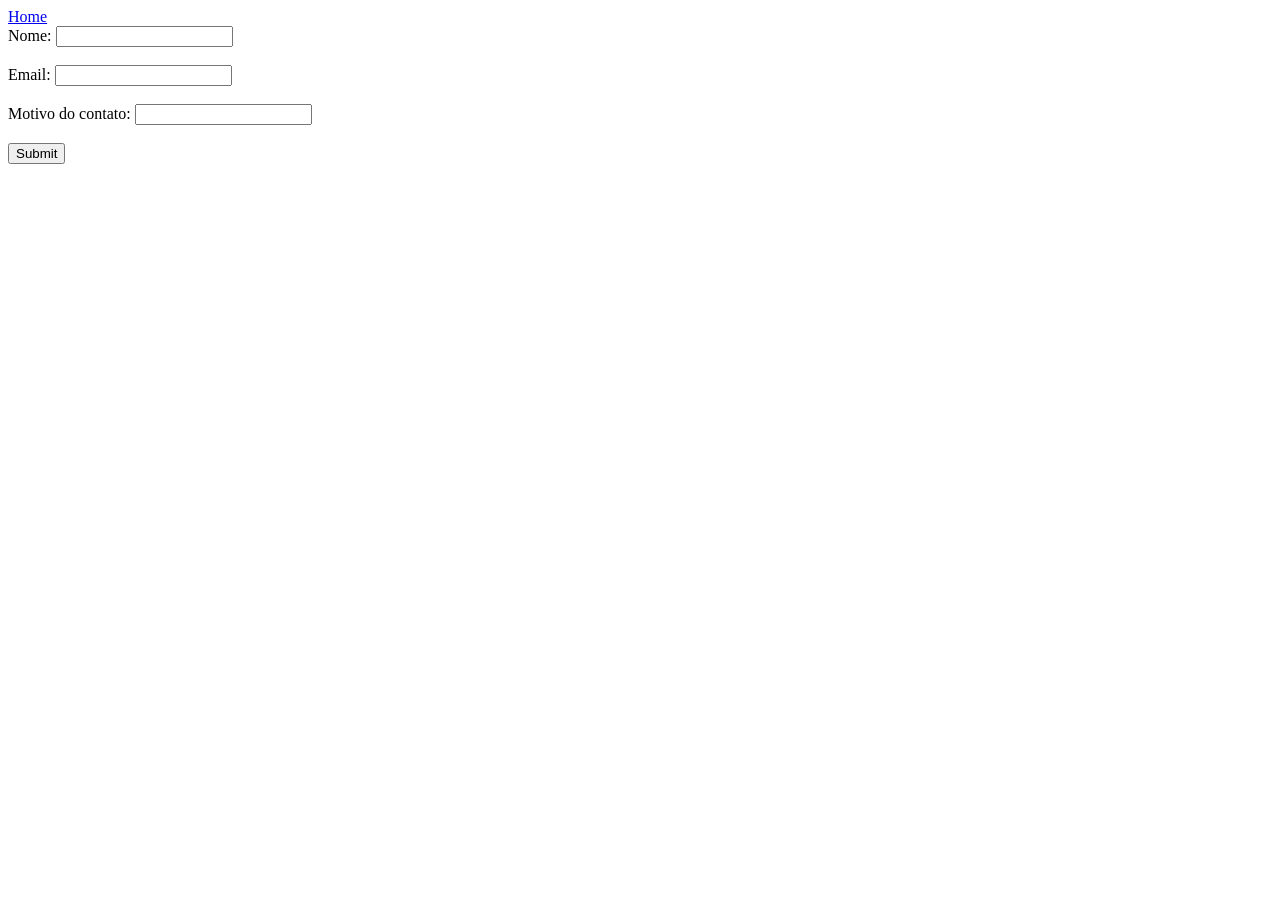
==== contact.html @ 9a5b373b "Update form action URL in contact.html" ====
<!DOCTYPE html>
<html>
  <head>
    <title>Contato | Samuel A.</title>
  </head>
  <body>
    <a href="index.html"> Home </a>
    <br>
    <form method="post" action="https://n8n.samuel-workflows.space/webhook/contato">
      <div>
        <label for="fname">Nome:</label>
        <input type="text" id="fname" name="fname">
      </div>
      <br>
      <div>
        <label for="femail">Email:</label>
        <input type="text" id="femail" name="femail">
      </div>
      <br>
      <div>
        <label for="finquiry">Motivo do contato:</label>
        <input type="text" id="finquiry" name="finquiry">
      </div>  
      <br>
      <div>
        <input type="submit">
      </div>
    </form>
  </body
</html>
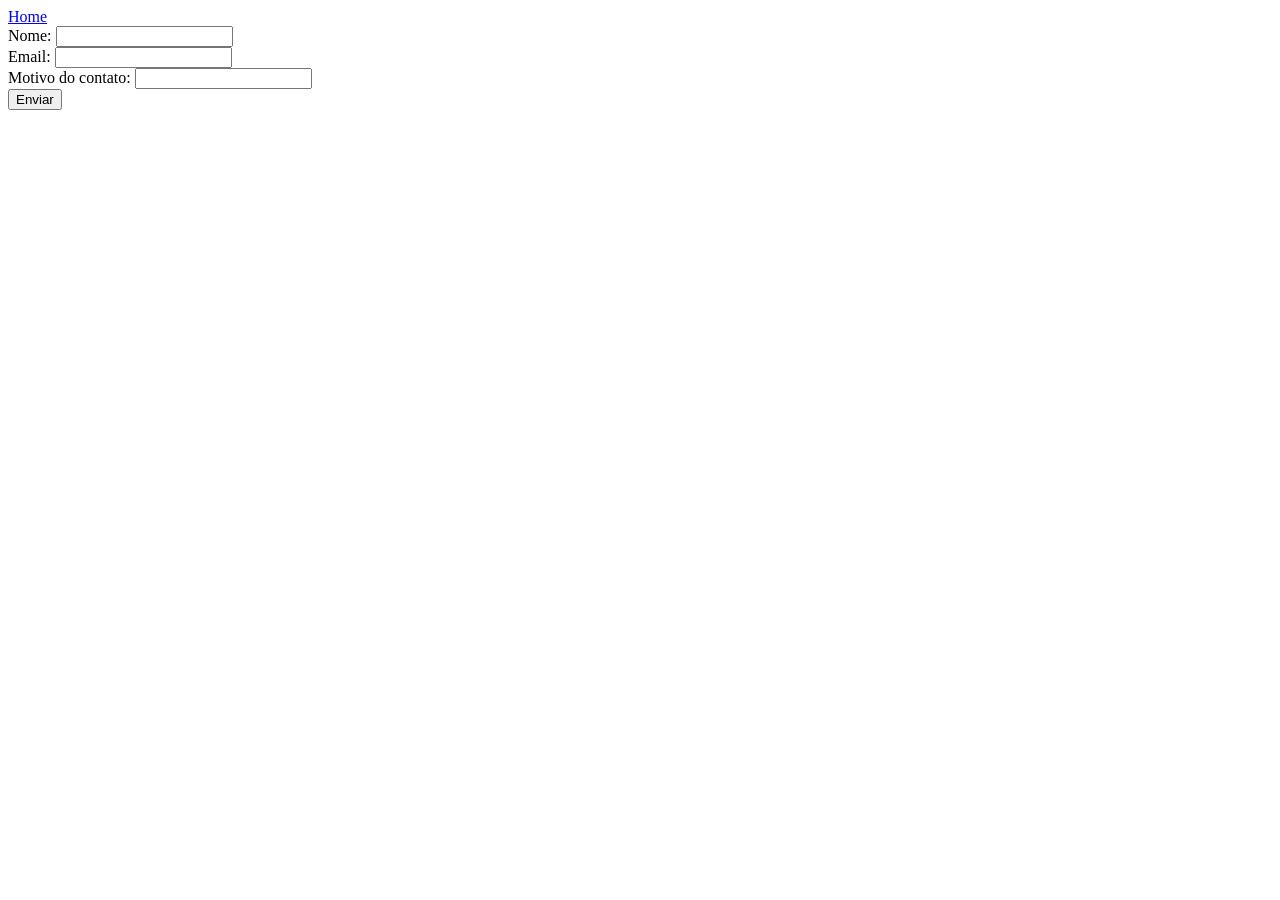
==== commit 3946223a: "Refactor contact form and navigation structure" ====
--- a/contact.html
+++ b/contact.html
@@ -1,30 +1,45 @@
 <!DOCTYPE html>
 <html>
   <head>
+    <meta charset="UTF-8">
     <title>Contato | Samuel A.</title>
+
+    <!-- CSS -->
+    <link rel="stylesheet" href="contact.css">
   </head>
+
   <body>
-    <a href="index.html"> Home </a>
-    <br>
-    <form method="post" action="https://n8n.samuel-workflows.space/webhook/contato">
-      <div>
-        <label for="fname">Nome:</label>
-        <input type="text" id="fname" name="fname">
-      </div>
-      <br>
-      <div>
-        <label for="femail">Email:</label>
-        <input type="text" id="femail" name="femail">
-      </div>
-      <br>
-      <div>
-        <label for="finquiry">Motivo do contato:</label>
-        <input type="text" id="finquiry" name="finquiry">
-      </div>  
-      <br>
-      <div>
-        <input type="submit">
-      </div>
-    </form>
-  </body
+
+    <!-- Navegação -->
+    <div class="nav-home">
+      <a href="index.html">Home</a>
+    </div>
+
+    <!-- Centralizador -->
+    <div class="form-wrapper">
+      <form method="post" action="https://n8n.samuel-workflows.space/webhook/contato">
+        
+        <div>
+          <label for="fname">Nome:</label>
+          <input type="text" id="fname" name="fname">
+        </div>
+
+        <div>
+          <label for="femail">Email:</label>
+          <input type="text" id="femail" name="femail">
+        </div>
+
+        <div>
+          <label for="finquiry">Motivo do contato:</label>
+          <input type="text" id="finquiry" name="finquiry">
+        </div>
+
+        <div>
+          <input type="submit" value="Enviar">
+        </div>
+
+      </form>
+    </div>
+
+  </body>
 </html>
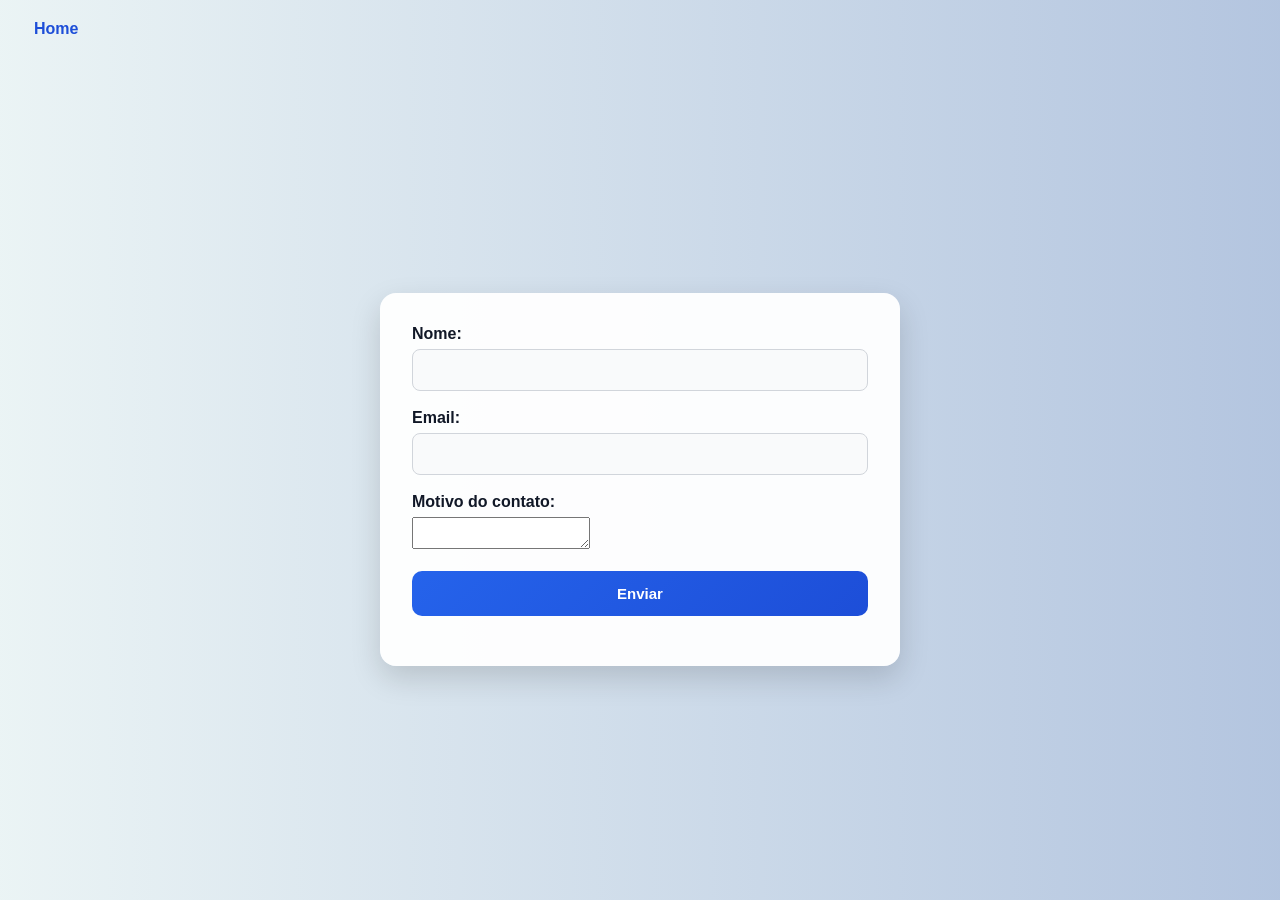
==== commit b903d294: "Change input field to textarea for inquiries" ====
--- a/contact.html
+++ b/contact.html
@@ -31,7 +31,7 @@
 
         <div>
           <label for="finquiry">Motivo do contato:</label>
-          <input type="text" id="finquiry" name="finquiry">
+          <textarea id="finquiry" name="finquiry"></textarea>
         </div>
 
         <div>
--- a/contact.css
+++ b/contact.css
@@ -0,0 +1,118 @@
+/* ===== RESET BÁSICO ===== */
+* {
+  box-sizing: border-box;
+  margin: 0;
+  padding: 0;
+}
+
+/* ===== FUNDO DA PÁGINA ===== */
+body {
+  min-height: 100vh;
+  font-family: Arial, Helvetica, sans-serif;
+
+  /* Fundo com imagem (troque a URL quando quiser) */
+  background-image: url("background.jpg");
+  background-size: cover;
+  background-position: center;
+  background-repeat: no-repeat;
+
+  /* Centralização do card */
+  display: flex;
+  flex-direction: column;
+  align-items: center;
+  
+    /* Gradiente principal */
+  background: linear-gradient(
+    90deg,
+    hsla(186, 33%, 94%, 1) 0%,
+    hsla(216, 41%, 79%, 1) 100%)
+}
+
+/* ===== BOTÃO HOME ===== */
+.nav-home {
+  width: 100%;
+  padding: 20px;
+}
+
+.nav-home a {
+  text-decoration: none;
+  font-weight: 600;
+  color: #1d4ed8;
+  padding: 8px 14px;
+  border-radius: 8px;
+  transition: background 0.2s, color 0.2s;
+}
+
+.nav-home a:hover {
+  background: #1d4ed8;
+  color: #ffffff;
+}
+
+/* ===== CARD DO FORMULÁRIO ===== */
+.form-wrapper {
+  flex: 1;
+  display: flex;
+  align-items: center;
+  justify-content: center;
+  width: 100%;
+}
+
+form {
+  width: 100%;
+  max-width: 520px;
+  padding: 32px;
+  background: rgba(255, 255, 255, 0.95);
+  border-radius: 16px;
+  box-shadow: 0 12px 30px rgba(0, 0, 0, 0.15);
+}
+
+/* ===== CAMPOS ===== */
+form div {
+  margin-bottom: 18px;
+}
+
+label {
+  display: block;
+  margin-bottom: 6px;
+  font-weight: 600;
+  color: #111827;
+}
+
+input[type="text"] {
+  width: 100%;
+  padding: 12px 14px;
+  border-radius: 8px;
+  border: 1px solid #d1d5db;
+  background: #f9fafb;
+  font-size: 14px;
+}
+
+input[type="text"]:focus {
+  outline: none;
+  border-color: #2563eb;
+  background: #ffffff;
+  box-shadow: 0 0 0 3px rgba(37, 99, 235, 0.15);
+}
+
+/* ===== BOTÃO SUBMIT ===== */
+input[type="submit"] {
+  width: 100%;
+  padding: 14px;
+  font-size: 15px;
+  font-weight: 600;
+  border: none;
+  border-radius: 10px;
+  background: linear-gradient(135deg, #2563eb, #1d4ed8);
+  color: #ffffff;
+  cursor: pointer;
+  transition: transform 0.15s, box-shadow 0.15s;
+}
+
+input[type="submit"]:hover {
+  transform: translateY(-1px);
+  box-shadow: 0 8px 20px rgba(37, 99, 235, 0.35);
+}
+
+input[type="submit"]:active {
+  transform: translateY(1px);
+}
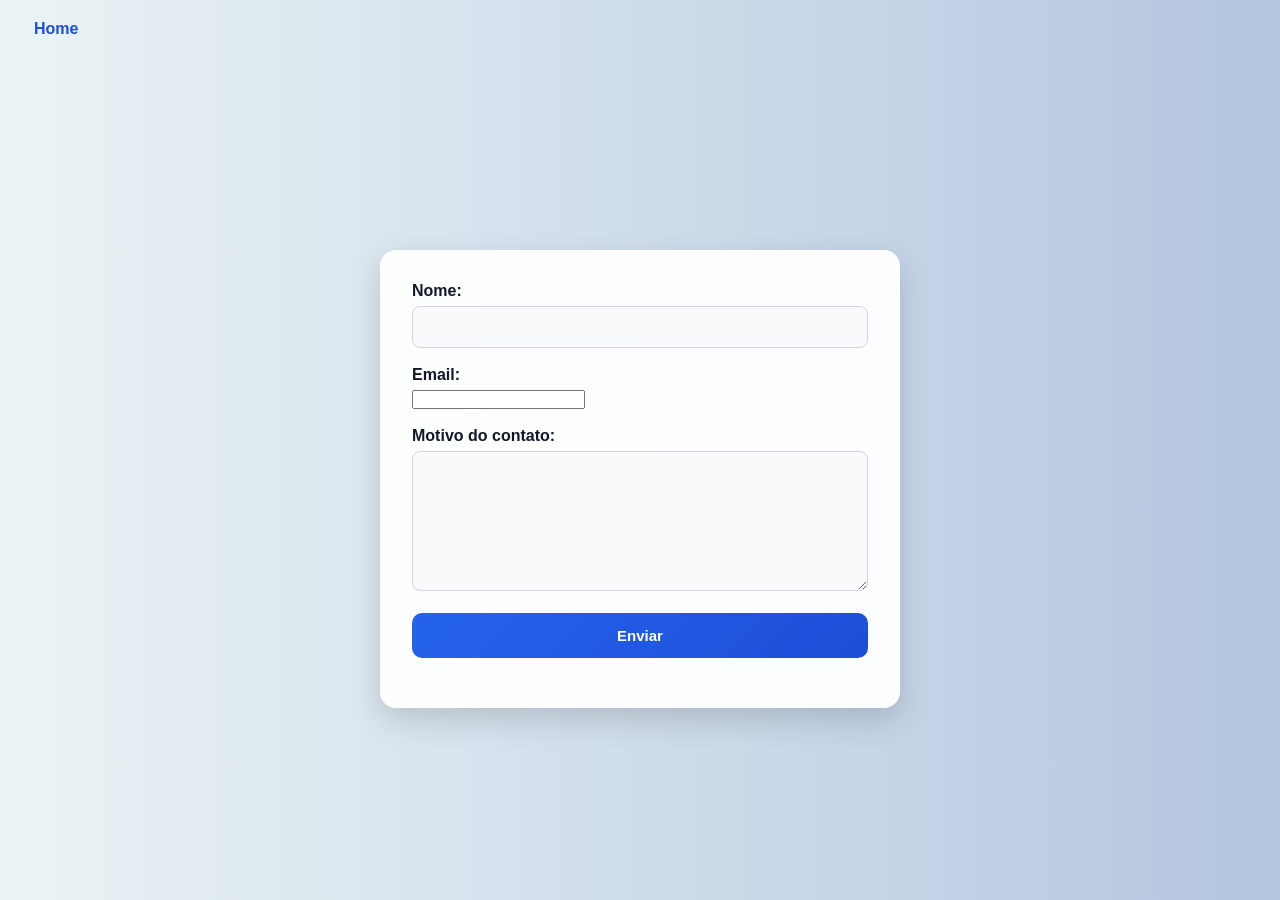
==== commit 97cc918a: "Update contact form validation" ====
--- a/contact.html
+++ b/contact.html
@@ -21,17 +21,17 @@
         
         <div>
           <label for="fname">Nome:</label>
-          <input type="text" id="fname" name="fname">
+          <input type="text" id="fname" name="fname" required>
         </div>
 
         <div>
           <label for="femail">Email:</label>
-          <input type="text" id="femail" name="femail">
+          <input type="email" id="femail" name="femail" required>
         </div>
 
         <div>
           <label for="finquiry">Motivo do contato:</label>
-          <textarea id="finquiry" name="finquiry"></textarea>
+          <textarea id="finquiry" name="finquiry" required></textarea>
         </div>
 
         <div>
--- a/contact.css
+++ b/contact.css
@@ -116,3 +116,35 @@
 input[type="submit"]:active {
   transform: translateY(1px);
 }
+
+textarea {
+  width: 100%;
+  min-height: 140px;      /* aumenta a caixa */
+  padding: 12px 14px;
+
+  font-family: Arial, Helvetica, sans-serif;
+  font-size: 14px;
+  line-height: 1.5;
+
+  border-radius: 8px;
+  border: 1px solid #d1d5db;
+  background: #f9fafb;
+  color: #111827;
+
+  resize: vertical;      /* permite aumentar só para baixo */
+  transition: border-color 0.2s, box-shadow 0.2s, background 0.2s;
+}
+
+/* Foco */
+textarea:focus {
+  outline: none;
+  background: #ffffff;
+  border-color: #2563eb;
+  box-shadow: 0 0 0 3px rgba(37, 99, 235, 0.15);
+}
+
+/* Placeholder (se usar) */
+textarea::placeholder {
+  color: #9ca3af;
+}
+
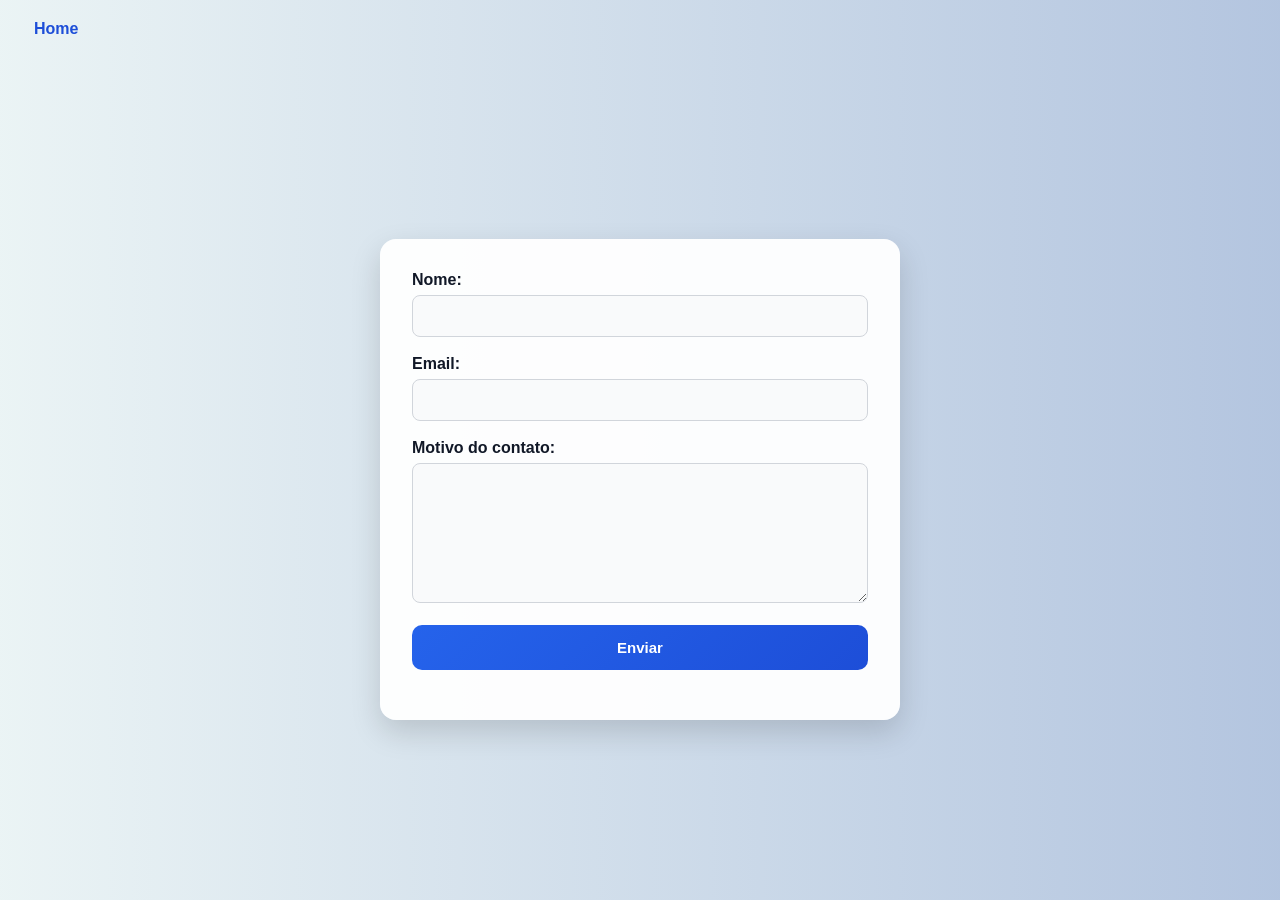
==== commit bab220f0: "Add lang attribute to HTML pages" ====
--- a/contact.html
+++ b/contact.html
@@ -1,5 +1,5 @@
 <!DOCTYPE html>
-<html>
+<html lang="pt-BR">
   <head>
     <meta charset="UTF-8">
     <title>Contato | Samuel A.</title>
@@ -21,17 +21,17 @@
         
         <div>
           <label for="fname">Nome:</label>
-          <input type="text" id="fname" name="fname" required>
+          <input type="text" id="fname" name="fname">
         </div>
 
         <div>
           <label for="femail">Email:</label>
-          <input type="email" id="femail" name="femail" required>
+          <input type="text" id="femail" name="femail">
         </div>
 
         <div>
           <label for="finquiry">Motivo do contato:</label>
-          <textarea id="finquiry" name="finquiry" required></textarea>
+          <textarea id="finquiry" name="finquiry"></textarea>
         </div>
 
         <div>
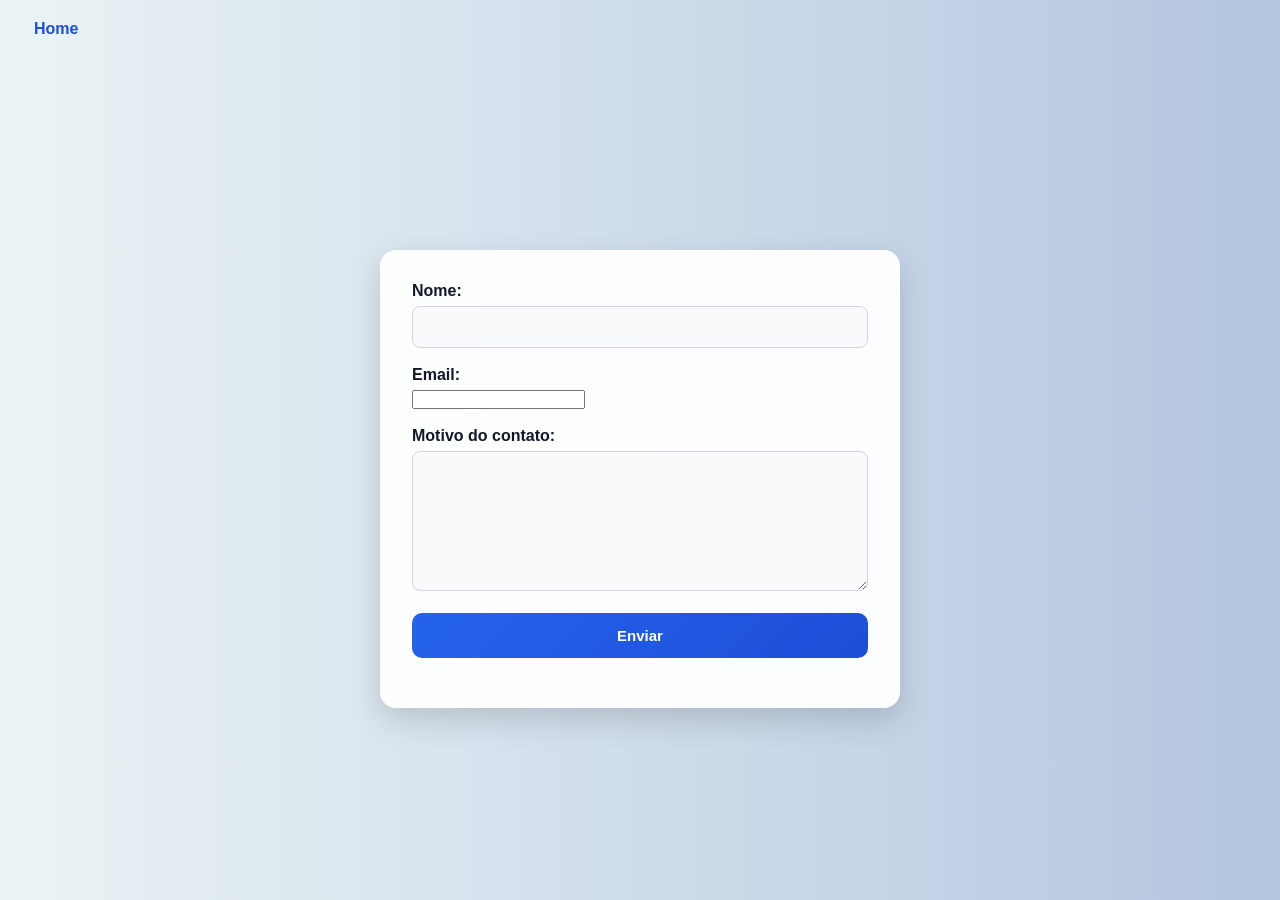
==== commit 1370cf27: "Merge pull request #1 from Samuelmsa/codex/change-input-type-to-email-and-add-required-validation Up" ====
--- a/contact.html
+++ b/contact.html
@@ -1,5 +1,5 @@
 <!DOCTYPE html>
-<html lang="pt-BR">
+<html>
   <head>
     <meta charset="UTF-8">
     <title>Contato | Samuel A.</title>
@@ -21,17 +21,17 @@
         
         <div>
           <label for="fname">Nome:</label>
-          <input type="text" id="fname" name="fname">
+          <input type="text" id="fname" name="fname" required>
         </div>
 
         <div>
           <label for="femail">Email:</label>
-          <input type="text" id="femail" name="femail">
+          <input type="email" id="femail" name="femail" required>
         </div>
 
         <div>
           <label for="finquiry">Motivo do contato:</label>
-          <textarea id="finquiry" name="finquiry"></textarea>
+          <textarea id="finquiry" name="finquiry" required></textarea>
         </div>
 
         <div>
